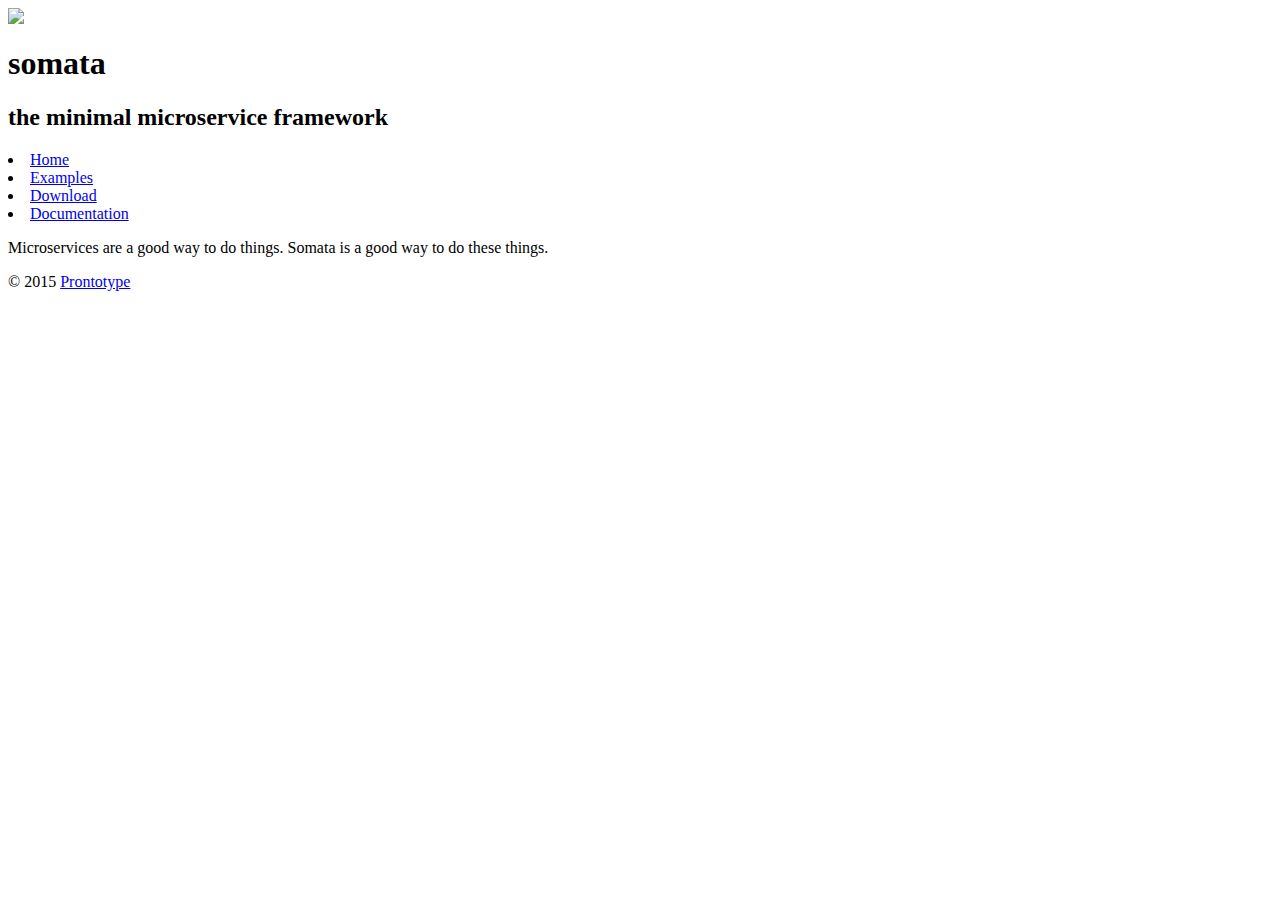
==== index.html @ c800b8bf "initial commit" ====
<html><head><link rel="stylesheet" href="/css/base.css"/></head><body><div id="header"><div class="container"><img src="/images/logo.png" class="logo"/><h1>somata</h1><h2>the minimal microservice framework</h2></div></div><div id="navigation"><div class="container"><li><a href="/" class="selected">Home</a></li><li><a href="/examples">Examples</a></li><li><a href="/download">Download</a></li><li><a href="/documentation">Documentation</a></li></div></div><div id="content"><div class="container"><p>Microservices are a good way to do things. Somata is a good way to do these things.</p></div></div><div id="footer"><div class="container"><span>&copy; 2015 <a href="//prontotype.us/">Prontotype</a></span></div></div></body></html>
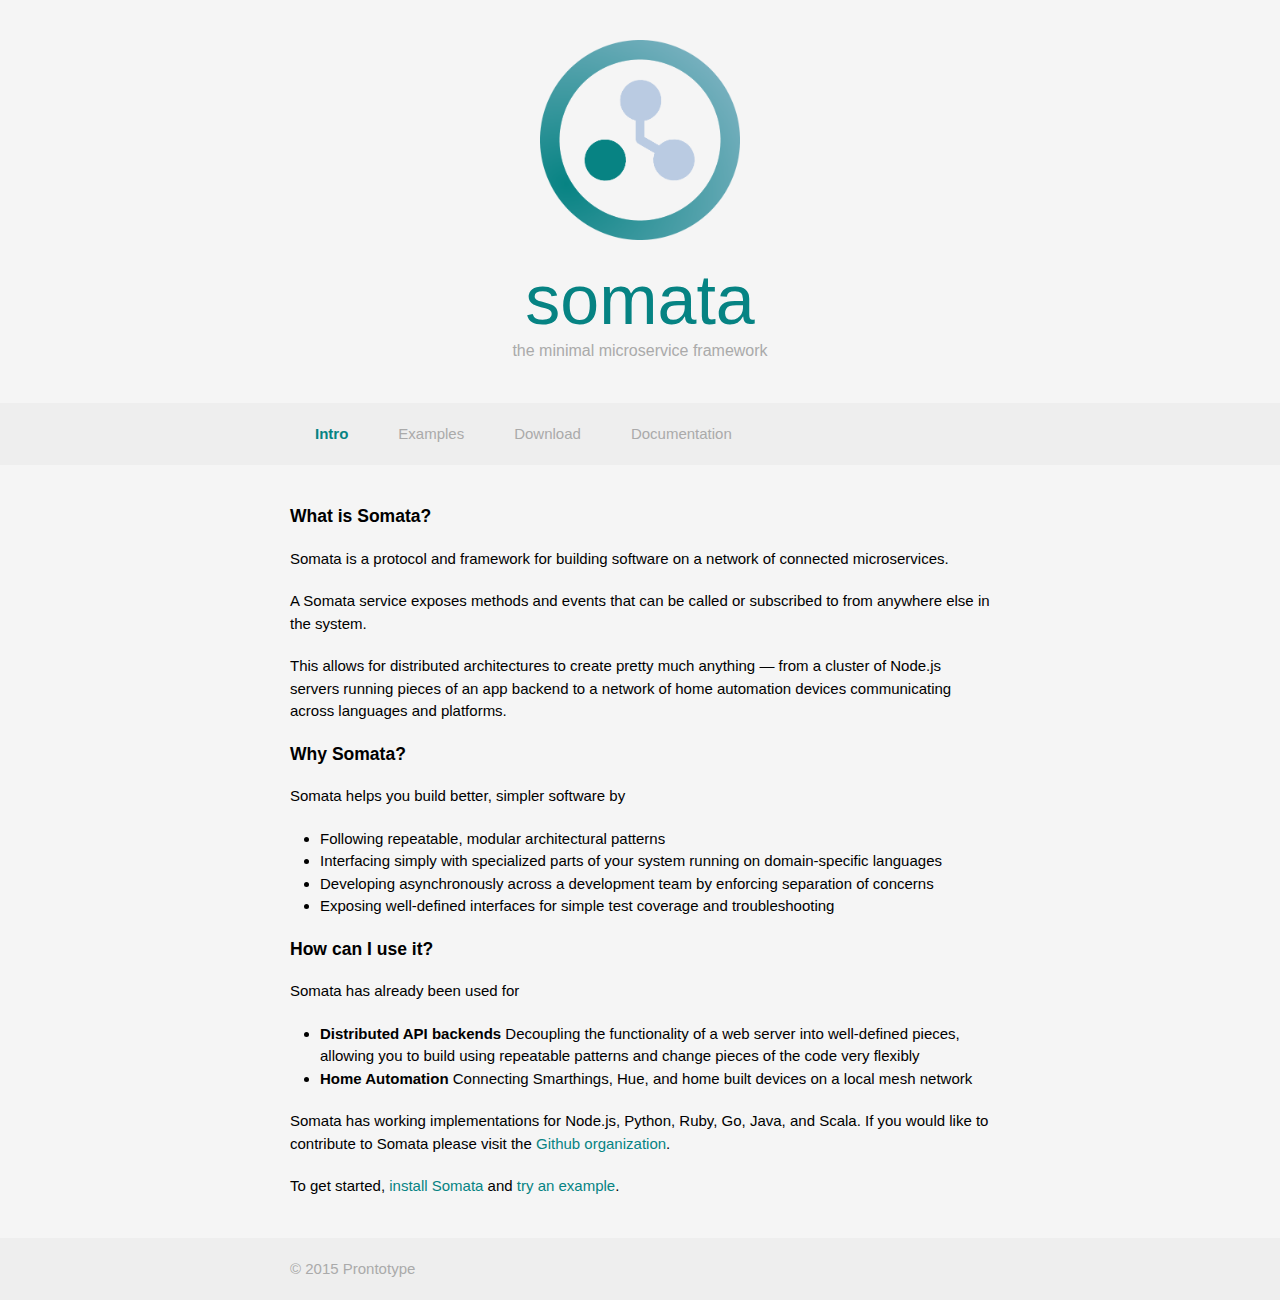
==== commit 6f8553bf: "build" ====
--- a/index.html
+++ b/index.html
@@ -1 +1 @@
-<html><head><link rel="stylesheet" href="/css/base.css"/></head><body><div id="header"><div class="container"><img src="/images/logo.png" class="logo"/><h1>somata</h1><h2>the minimal microservice framework</h2></div></div><div id="navigation"><div class="container"><li><a href="/" class="selected">Home</a></li><li><a href="/examples">Examples</a></li><li><a href="/download">Download</a></li><li><a href="/documentation">Documentation</a></li></div></div><div id="content"><div class="container"><p>Microservices are a good way to do things. Somata is a good way to do these things.</p></div></div><div id="footer"><div class="container"><span>&copy; 2015 <a href="//prontotype.us/">Prontotype</a></span></div></div></body></html>+<html><head><link rel="stylesheet" href="/css/base.css"/></head><body><div id="header"><div class="container"><img src="/images/logo.png" class="logo"/><h1>somata</h1><h2>the minimal microservice framework</h2></div></div><div id="navigation"><div class="container"><li><a href="/" class="selected">Intro</a></li><li><a href="/examples">Examples</a></li><li><a href="/download">Download</a></li><li><a href="/documentation">Documentation</a></li></div></div><div id="content"><div class="container"><h3>What is Somata?</h3><p>Somata is a protocol and framework for building software on a network of connected microservices.</p><p>A Somata service exposes methods and events that can be called or subscribed to from anywhere else in the system.</p><p>This allows for distributed architectures to create pretty much anything &mdash; from a cluster of Node.js servers running pieces of an app backend to a network of home automation devices communicating across languages and platforms.</p><h3>Why Somata?</h3><p>Somata helps you build better, simpler software by</p><ul><li>Following repeatable, modular architectural patterns</li><li>Interfacing simply with specialized parts of your system running on domain-specific languages</li><li>Developing asynchronously across a development team by enforcing separation of concerns</li><li>Exposing well-defined interfaces for simple test coverage and troubleshooting</li></ul><h3>How can I use it?</h3><p>Somata has already been used for</p><ul><li><strong>Distributed API backends</strong> Decoupling the functionality of a web server into well-defined pieces, allowing you to build using repeatable patterns and change pieces of the code very flexibly</li><li><strong>Home Automation</strong> Connecting Smarthings, Hue, and home built devices on a local mesh network</li></ul><p>Somata has working implementations for Node.js, Python, Ruby, Go, Java, and Scala. If you would like to contribute to Somata please visit the <a href='https://github.com/somata'>Github organization</a>.</p><p>To get started, <a href='/download'>install Somata</a> and <a href='/examples'>try an example</a>.</p></div></div><div id="footer"><div class="container"><span>&copy; 2015 <a href="//prontotype.us/">Prontotype</a></span></div></div></body></html>--- a/css/base.css
+++ b/css/base.css
@@ -0,0 +1,116 @@
+
+
+
+
+* {
+  margin: 0;
+  padding: 0;
+  box-sizing: border-box;
+}
+
+body {
+  font: 15px/1.5em "Helvetica Neue", sans-serif;
+  background: #f5f5f5;
+}
+
+a {
+  color: #068383;
+  cursor: pointer;
+  text-decoration: none;
+}
+
+a:hover {
+  text-decoration: underline;
+}
+
+h1,
+h2,
+h3,
+h4,
+h5,
+p,
+pre {
+  margin: 20px 0;
+}
+
+input,
+textarea,
+button {
+  font: inherit;
+}
+
+ul {
+  padding-left: 2em;
+}
+
+pre {
+  padding: 20px;
+  background: #eee;
+}
+
+.container {
+  max-width: 700px;
+  margin: 0 auto;
+}
+
+#header {
+  text-align: center;
+  padding: 20px 0;
+}
+
+#header .logo {
+  max-width: 200px;
+  margin: 20px 0;
+}
+
+#header h1 {
+  font-weight: 200;
+  font-size: 70px;
+  line-height: 40px;
+  color: #068383;
+}
+
+#header h2 {
+  font-weight: 300;
+  font-size: 16px;
+  color: #aaa;
+}
+
+#navigation {
+  list-style: none;
+  background: #eee;
+  text-align: middle;
+}
+
+#navigation li {
+  display: inline-block;
+}
+
+#navigation a.selected {
+  color: #068383;
+  font-weight: bold;
+}
+
+#navigation a {
+  padding: 20px calc(20px * 1.25);
+  display: block;
+  color: #aaa;
+}
+
+code .line {
+  display: block;
+}
+
+#content {
+  padding: 20px 0;
+}
+
+#footer {
+  background: #eee;
+  color: #aaa;
+  padding: 20px 0;
+}
+
+#footer a {
+  color: inherit;
+}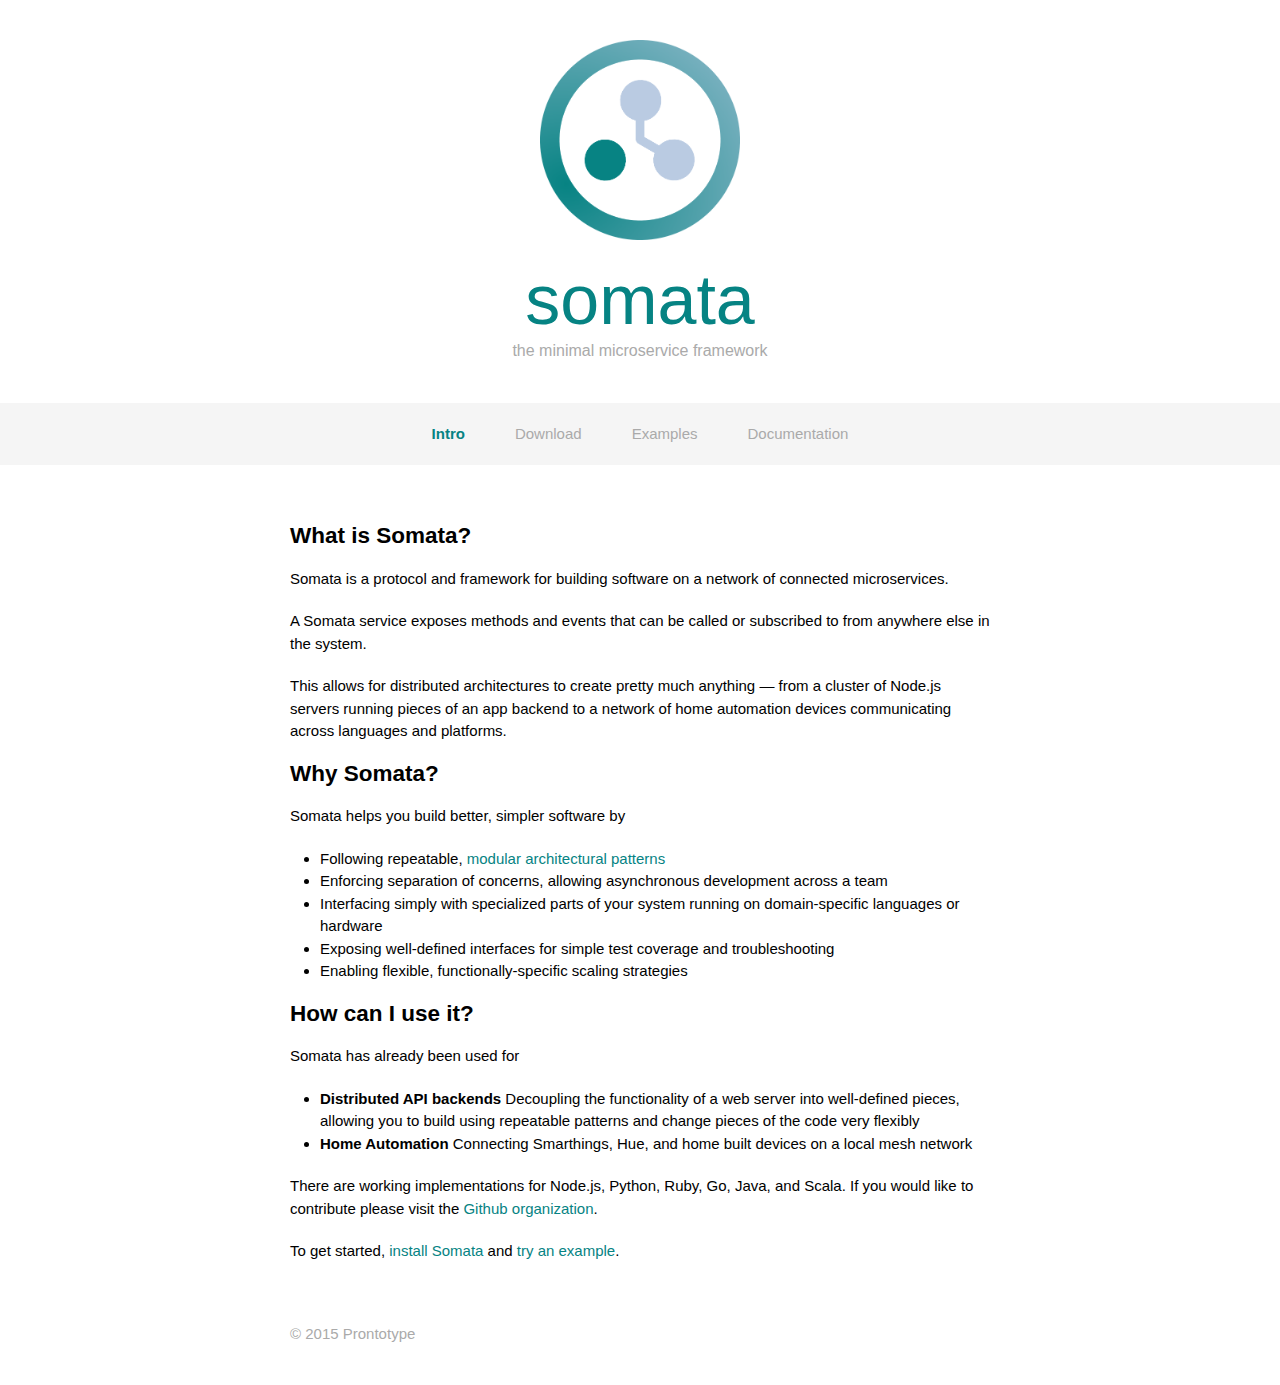
==== commit bb18c725: "build" ====
--- a/index.html
+++ b/index.html
@@ -1 +1 @@
-<html><head><link rel="stylesheet" href="/css/base.css"/></head><body><div id="header"><div class="container"><img src="/images/logo.png" class="logo"/><h1>somata</h1><h2>the minimal microservice framework</h2></div></div><div id="navigation"><div class="container"><li><a href="/" class="selected">Intro</a></li><li><a href="/examples">Examples</a></li><li><a href="/download">Download</a></li><li><a href="/documentation">Documentation</a></li></div></div><div id="content"><div class="container"><h3>What is Somata?</h3><p>Somata is a protocol and framework for building software on a network of connected microservices.</p><p>A Somata service exposes methods and events that can be called or subscribed to from anywhere else in the system.</p><p>This allows for distributed architectures to create pretty much anything &mdash; from a cluster of Node.js servers running pieces of an app backend to a network of home automation devices communicating across languages and platforms.</p><h3>Why Somata?</h3><p>Somata helps you build better, simpler software by</p><ul><li>Following repeatable, modular architectural patterns</li><li>Interfacing simply with specialized parts of your system running on domain-specific languages</li><li>Developing asynchronously across a development team by enforcing separation of concerns</li><li>Exposing well-defined interfaces for simple test coverage and troubleshooting</li></ul><h3>How can I use it?</h3><p>Somata has already been used for</p><ul><li><strong>Distributed API backends</strong> Decoupling the functionality of a web server into well-defined pieces, allowing you to build using repeatable patterns and change pieces of the code very flexibly</li><li><strong>Home Automation</strong> Connecting Smarthings, Hue, and home built devices on a local mesh network</li></ul><p>Somata has working implementations for Node.js, Python, Ruby, Go, Java, and Scala. If you would like to contribute to Somata please visit the <a href='https://github.com/somata'>Github organization</a>.</p><p>To get started, <a href='/download'>install Somata</a> and <a href='/examples'>try an example</a>.</p></div></div><div id="footer"><div class="container"><span>&copy; 2015 <a href="//prontotype.us/">Prontotype</a></span></div></div></body></html>+<html><head><link rel="stylesheet" href="/css/base.css"/></head><body><div id="header"><div class="container"><img src="/images/logo.png" class="logo"/><h1>somata</h1><h2>the minimal microservice framework</h2></div></div><div id="navigation"><div class="container"><li><a href="/" class="selected">Intro</a></li><li><a href="/download">Download</a></li><li><a href="/examples">Examples</a></li><li><a href="/documentation">Documentation</a></li></div></div><div id="content"><div class="container"><h2>What is Somata?</h2><p>Somata is a protocol and framework for building software on a network of connected microservices.</p><p>A Somata service exposes methods and events that can be called or subscribed to from anywhere else in the system.</p><p>This allows for distributed architectures to create pretty much anything &mdash; from a cluster of Node.js servers running pieces of an app backend to a network of home automation devices communicating across languages and platforms.</p><h2>Why Somata?</h2><p>Somata helps you build better, simpler software by</p><ul><li>Following repeatable, <a target='_newtab' href='http://microservices.io/patterns/microservices.html'>modular architectural patterns</a></li><li>Enforcing separation of concerns, allowing asynchronous development across a team</li><li>Interfacing simply with specialized parts of your system running on domain-specific languages or hardware</li><li>Exposing well-defined interfaces for simple test coverage and troubleshooting</li><li>Enabling flexible, functionally-specific scaling strategies</li></ul><h2>How can I use it?</h2><p>Somata has already been used for</p><ul><li><strong>Distributed API backends</strong> Decoupling the functionality of a web server into well-defined pieces, allowing you to build using repeatable patterns and change pieces of the code very flexibly</li><li><strong>Home Automation</strong> Connecting Smarthings, Hue, and home built devices on a local mesh network</li></ul><p>There are working implementations for Node.js, Python, Ruby, Go, Java, and Scala. If you would like to contribute please visit the <a href='https://github.com/somata'>Github organization</a>.</p><p>To get started, <a href='/download'>install Somata</a> and <a href='/examples'>try an example</a>.</p></div></div><div id="footer"><div class="container"><span>&copy; 2015 <a href="//prontotype.us/">Prontotype</a></span></div></div></body></html>--- a/css/base.css
+++ b/css/base.css
@@ -10,7 +10,6 @@
 
 body {
   font: 15px/1.5em "Helvetica Neue", sans-serif;
-  background: #f5f5f5;
 }
 
 a {
@@ -45,7 +44,7 @@
 
 pre {
   padding: 20px;
-  background: #eee;
+  background: #f5f5f5;
 }
 
 .container {
@@ -78,8 +77,8 @@
 
 #navigation {
   list-style: none;
-  background: #eee;
-  text-align: middle;
+  background: #f5f5f5;
+  text-align: center;
 }
 
 #navigation li {
@@ -97,18 +96,13 @@
   color: #aaa;
 }
 
-code .line {
-  display: block;
-}
-
 #content {
-  padding: 20px 0;
+  padding: calc(20px * 2) 0;
 }
 
 #footer {
-  background: #eee;
   color: #aaa;
-  padding: 20px 0;
+  padding: 0 0 calc(20px * 2);
 }
 
 #footer a {
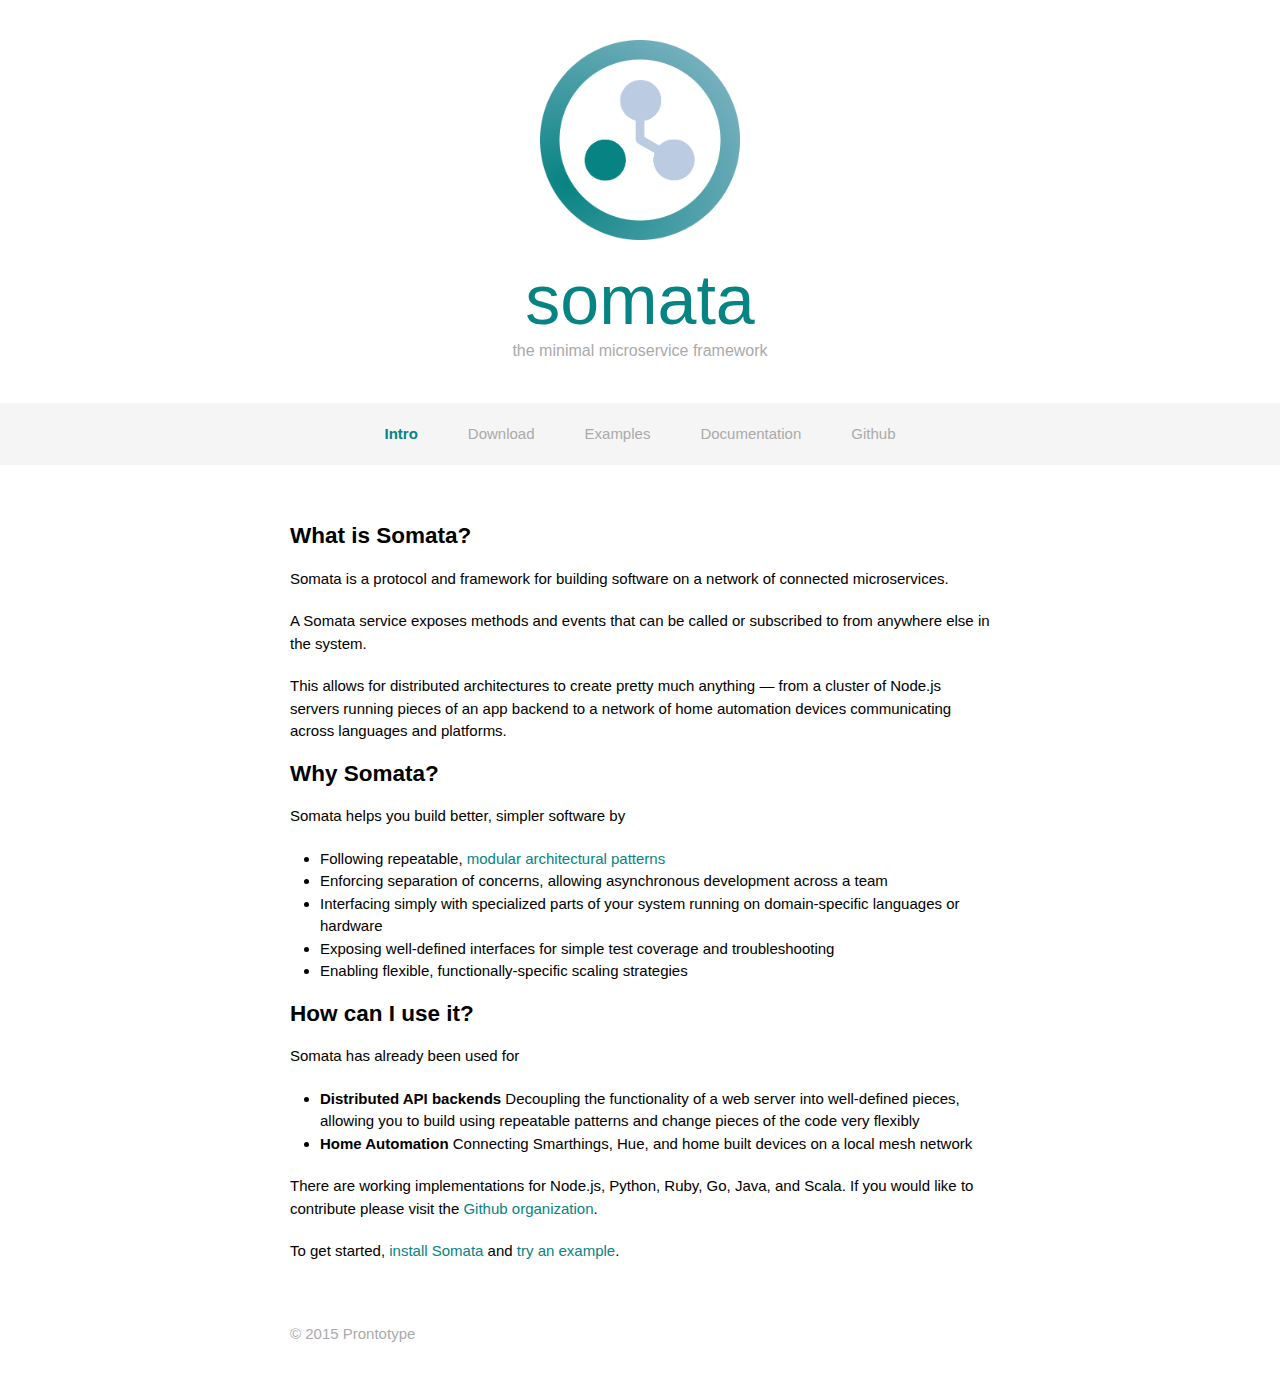
==== commit 8ed69020: "github link and bounce" ====
--- a/index.html
+++ b/index.html
@@ -1 +1 @@
-<html><head><link rel="stylesheet" href="/css/base.css"/></head><body><div id="header"><div class="container"><img src="/images/logo.png" class="logo"/><h1>somata</h1><h2>the minimal microservice framework</h2></div></div><div id="navigation"><div class="container"><li><a href="/" class="selected">Intro</a></li><li><a href="/download">Download</a></li><li><a href="/examples">Examples</a></li><li><a href="/documentation">Documentation</a></li></div></div><div id="content"><div class="container"><h2>What is Somata?</h2><p>Somata is a protocol and framework for building software on a network of connected microservices.</p><p>A Somata service exposes methods and events that can be called or subscribed to from anywhere else in the system.</p><p>This allows for distributed architectures to create pretty much anything &mdash; from a cluster of Node.js servers running pieces of an app backend to a network of home automation devices communicating across languages and platforms.</p><h2>Why Somata?</h2><p>Somata helps you build better, simpler software by</p><ul><li>Following repeatable, <a target='_newtab' href='http://microservices.io/patterns/microservices.html'>modular architectural patterns</a></li><li>Enforcing separation of concerns, allowing asynchronous development across a team</li><li>Interfacing simply with specialized parts of your system running on domain-specific languages or hardware</li><li>Exposing well-defined interfaces for simple test coverage and troubleshooting</li><li>Enabling flexible, functionally-specific scaling strategies</li></ul><h2>How can I use it?</h2><p>Somata has already been used for</p><ul><li><strong>Distributed API backends</strong> Decoupling the functionality of a web server into well-defined pieces, allowing you to build using repeatable patterns and change pieces of the code very flexibly</li><li><strong>Home Automation</strong> Connecting Smarthings, Hue, and home built devices on a local mesh network</li></ul><p>There are working implementations for Node.js, Python, Ruby, Go, Java, and Scala. If you would like to contribute please visit the <a href='https://github.com/somata'>Github organization</a>.</p><p>To get started, <a href='/download'>install Somata</a> and <a href='/examples'>try an example</a>.</p></div></div><div id="footer"><div class="container"><span>&copy; 2015 <a href="//prontotype.us/">Prontotype</a></span></div></div></body></html>+<html><head><title>Somata | The minimal microservice framework</title><meta name="description" content="Somata is a protocol and framework for building software on a network of connected microservices."/><link href="http://somata.github.io/" rel="canonical"/><meta name="viewport" content="width=device-width, initial-scale=1.0"/><meta name="author" content="Prontotype"/><link rel="stylesheet" href="/css/base.css"/><link href="/images/logo.png" rel="shortcut icon" type="image/x-icon"/></head><body><div id="header"><div class="container"><img src="/images/logo.png" class="logo"/><h1>somata</h1><h2>the minimal microservice framework</h2></div></div><div id="navigation"><div class="container"><li><a href="/" class="selected">Intro</a></li><li><a href="/download">Download</a></li><li><a href="/examples">Examples</a></li><li><a href="/documentation">Documentation</a></li><li><a href="https://github.com/somata" target="_newtab">Github</a></li></div></div><div id="content"><div class="container"><h2>What is Somata?</h2><p>Somata is a protocol and framework for building software on a network of connected microservices.</p><p>A Somata service exposes methods and events that can be called or subscribed to from anywhere else in the system.</p><p>This allows for distributed architectures to create pretty much anything &mdash; from a cluster of Node.js servers running pieces of an app backend to a network of home automation devices communicating across languages and platforms.</p><h2>Why Somata?</h2><p>Somata helps you build better, simpler software by</p><ul><li>Following repeatable, <a target='_newtab' href='http://microservices.io/patterns/microservices.html'>modular architectural patterns</a></li><li>Enforcing separation of concerns, allowing asynchronous development across a team</li><li>Interfacing simply with specialized parts of your system running on domain-specific languages or hardware</li><li>Exposing well-defined interfaces for simple test coverage and troubleshooting</li><li>Enabling flexible, functionally-specific scaling strategies</li></ul><h2>How can I use it?</h2><p>Somata has already been used for</p><ul><li><strong>Distributed API backends</strong> Decoupling the functionality of a web server into well-defined pieces, allowing you to build using repeatable patterns and change pieces of the code very flexibly</li><li><strong>Home Automation</strong> Connecting Smarthings, Hue, and home built devices on a local mesh network</li></ul><p>There are working implementations for Node.js, Python, Ruby, Go, Java, and Scala. If you would like to contribute please visit the <a href='https://github.com/somata'>Github organization</a>.</p><p>To get started, <a href='/download'>install Somata</a> and <a href='/examples'>try an example</a>.</p></div></div><div id="footer"><div class="container"><span>&copy; 2015 <a href="//prontotype.us/">Prontotype</a></span></div></div></body></html>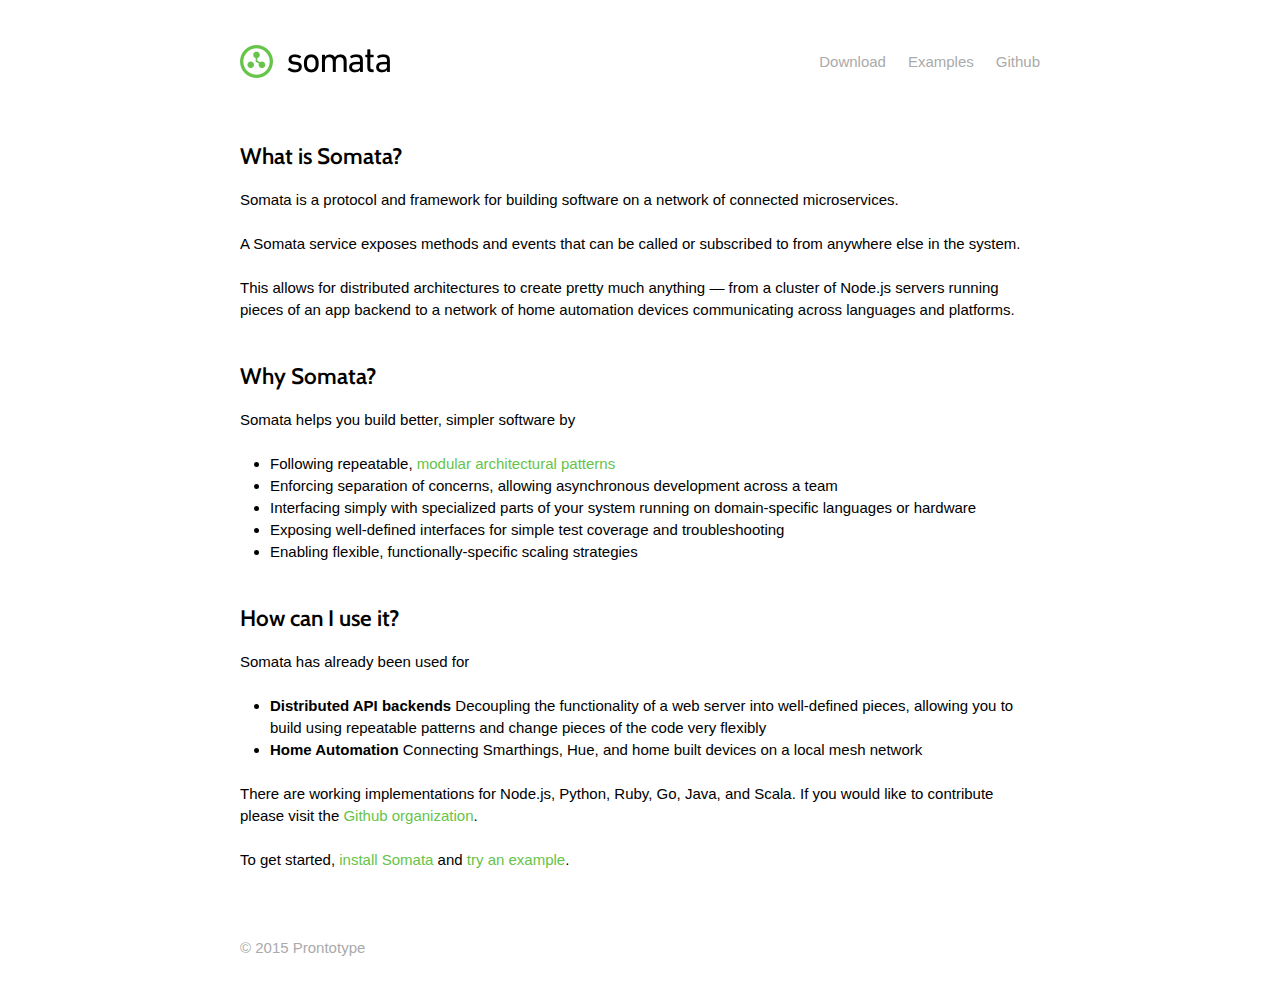
==== commit 26bf0371: "build" ====
--- a/index.html
+++ b/index.html
@@ -1 +1 @@
-<html><head><title>Somata | The minimal microservice framework</title><meta name="description" content="Somata is a protocol and framework for building software on a network of connected microservices."/><link href="http://somata.github.io/" rel="canonical"/><meta name="viewport" content="width=device-width, initial-scale=1.0"/><meta name="author" content="Prontotype"/><link rel="stylesheet" href="/css/base.css"/><link href="/images/logo.png" rel="shortcut icon" type="image/x-icon"/></head><body><div id="header"><div class="container"><img src="/images/logo.png" class="logo"/><h1>somata</h1><h2>the minimal microservice framework</h2></div></div><div id="navigation"><div class="container"><li><a href="/" class="selected">Intro</a></li><li><a href="/download">Download</a></li><li><a href="/examples">Examples</a></li><li><a href="/documentation">Documentation</a></li><li><a href="https://github.com/somata" target="_newtab">Github</a></li></div></div><div id="content"><div class="container"><h2>What is Somata?</h2><p>Somata is a protocol and framework for building software on a network of connected microservices.</p><p>A Somata service exposes methods and events that can be called or subscribed to from anywhere else in the system.</p><p>This allows for distributed architectures to create pretty much anything &mdash; from a cluster of Node.js servers running pieces of an app backend to a network of home automation devices communicating across languages and platforms.</p><h2>Why Somata?</h2><p>Somata helps you build better, simpler software by</p><ul><li>Following repeatable, <a target='_newtab' href='http://microservices.io/patterns/microservices.html'>modular architectural patterns</a></li><li>Enforcing separation of concerns, allowing asynchronous development across a team</li><li>Interfacing simply with specialized parts of your system running on domain-specific languages or hardware</li><li>Exposing well-defined interfaces for simple test coverage and troubleshooting</li><li>Enabling flexible, functionally-specific scaling strategies</li></ul><h2>How can I use it?</h2><p>Somata has already been used for</p><ul><li><strong>Distributed API backends</strong> Decoupling the functionality of a web server into well-defined pieces, allowing you to build using repeatable patterns and change pieces of the code very flexibly</li><li><strong>Home Automation</strong> Connecting Smarthings, Hue, and home built devices on a local mesh network</li></ul><p>There are working implementations for Node.js, Python, Ruby, Go, Java, and Scala. If you would like to contribute please visit the <a href='https://github.com/somata'>Github organization</a>.</p><p>To get started, <a href='/download'>install Somata</a> and <a href='/examples'>try an example</a>.</p></div></div><div id="footer"><div class="container"><span>&copy; 2015 <a href="//prontotype.us/">Prontotype</a></span></div></div></body></html>+<html><head><title>Somata | The minimal microservice framework</title><meta name="description" content="Somata is a protocol and framework for building software on a network of connected microservices."/><link href="http://somata.github.io/" rel="canonical"/><meta name="viewport" content="width=device-width, initial-scale=1.0"/><meta name="author" content="Prontotype"/><link rel="stylesheet" href="/css/base.css"/><link rel="stylesheet" href="/css/highlight.css"/><link href="/images/favicon.png" rel="shortcut icon" type="image/x-icon"/></head><body><div id="header"><div class="container"><div class="logo"><a href="/"><img src="/images/logo.png"/></a></div><div id="navigation"><li><a href="/download">Download</a></li><li><a href="/examples">Examples</a></li><li><a href="https://github.com/somata" target="_newtab">Github</a></li></div></div></div><div id="content"><div class="container"><h2>What is Somata?</h2><p>Somata is a protocol and framework for building software on a network of connected microservices.</p><p>A Somata service exposes methods and events that can be called or subscribed to from anywhere else in the system.</p><p>This allows for distributed architectures to create pretty much anything &mdash; from a cluster of Node.js servers running pieces of an app backend to a network of home automation devices communicating across languages and platforms.</p><h2>Why Somata?</h2><p>Somata helps you build better, simpler software by</p><ul><li>Following repeatable, <a target='_newtab' href='http://microservices.io/patterns/microservices.html'>modular architectural patterns</a></li><li>Enforcing separation of concerns, allowing asynchronous development across a team</li><li>Interfacing simply with specialized parts of your system running on domain-specific languages or hardware</li><li>Exposing well-defined interfaces for simple test coverage and troubleshooting</li><li>Enabling flexible, functionally-specific scaling strategies</li></ul><h2>How can I use it?</h2><p>Somata has already been used for</p><ul><li><strong>Distributed API backends</strong> Decoupling the functionality of a web server into well-defined pieces, allowing you to build using repeatable patterns and change pieces of the code very flexibly</li><li><strong>Home Automation</strong> Connecting Smarthings, Hue, and home built devices on a local mesh network</li></ul><p>There are working implementations for Node.js, Python, Ruby, Go, Java, and Scala. If you would like to contribute please visit the <a href='https://github.com/somata'>Github organization</a>.</p><p>To get started, <a href='/download'>install Somata</a> and <a href='/examples'>try an example</a>.</p></div></div><div id="footer"><div class="container"><span>&copy; 2015 <a href="//prontotype.us/">Prontotype</a></span></div></div></body></html>--- a/css/base.css
+++ b/css/base.css
@@ -1,3 +1,5 @@
+@import 'https://fonts.googleapis.com/css?family=Cabin:400500600700';
+
 
 
 
@@ -9,17 +11,24 @@
 }
 
 body {
-  font: 15px/1.5em "Helvetica Neue", sans-serif;
+  font: 15px/22px "Helvetica Neue", sans-serif;
 }
 
 a {
-  color: #068383;
+  color: #65C449;
   cursor: pointer;
   text-decoration: none;
 }
 
 a:hover {
   text-decoration: underline;
+}
+
+h1,
+h2,
+h3 {
+  font-family: "Cabin";
+  font-weight: 600;
 }
 
 h1,
@@ -29,7 +38,15 @@
 h5,
 p,
 pre {
-  margin: 20px 0;
+  margin: 22px 0;
+}
+
+h2 {
+  margin-top: 44px;
+}
+
+h2:first-child {
+  margin-top: 0;
 }
 
 input,
@@ -43,68 +60,165 @@
 }
 
 pre {
-  padding: 20px;
-  background: #f5f5f5;
+  padding: 22px;
+  background: #222;
+  color: #fff;
 }
 
 .container {
-  max-width: 700px;
+  max-width: 800px;
   margin: 0 auto;
 }
 
 #header {
-  text-align: center;
-  padding: 20px 0;
+  padding: 44px 0 22px;
+}
+
+#header .container {
+  display: flex;
+  flex-direction: row;
+  align-items: center;
+}
+
+#header .logo img {
+  margin-right: 20px;
+}
+
+#header .logo h1 {
+  display: none;
 }
 
 #header .logo {
-  max-width: 200px;
-  margin: 20px 0;
+  flex-grow: 1;
 }
 
 #header h1 {
-  font-weight: 200;
-  font-size: 70px;
-  line-height: 40px;
-  color: #068383;
+  display: inline-block;
+  font-weight: 300;
+  font-size: 60px;
+  color: #65C449;
 }
 
 #header h2 {
-  font-weight: 300;
-  font-size: 16px;
+  font-weight: 400;
+  font-size: 18px;
   color: #aaa;
 }
 
 #navigation {
   list-style: none;
-  background: #f5f5f5;
   text-align: center;
+}
+
+#navigation li a.selected {
+  color: #65C449;
+  font-weight: bold;
+}
+
+#navigation li a {
+  display: block;
+  color: #aaa;
 }
 
 #navigation li {
   display: inline-block;
 }
 
-#navigation a.selected {
-  color: #068383;
-  font-weight: bold;
-}
-
-#navigation a {
-  padding: 20px calc(20px * 1.25);
-  display: block;
-  color: #aaa;
+#navigation li + li {
+  margin-left: 22px;
 }
 
 #content {
-  padding: calc(20px * 2) 0;
+  padding: 44px 0;
 }
 
 #footer {
   color: #aaa;
-  padding: 0 0 calc(20px * 2);
+  padding: 0 0 44px;
 }
 
 #footer a {
   color: inherit;
-}+}/*
+
+Monokai Sublime style. Derived from Monokai by noformnocontent http://nn.mit-license.org/
+
+*/
+
+.hljs {
+  display: block;
+  overflow-x: auto;
+  padding: 0.5em;
+  background: #23241f;
+}
+
+.hljs,
+.hljs-tag,
+.hljs-subst {
+  color: #f8f8f2;
+}
+
+.hljs-strong,
+.hljs-emphasis {
+  color: #a8a8a2;
+}
+
+.hljs-bullet,
+.hljs-quote,
+.hljs-number,
+.hljs-regexp,
+.hljs-literal,
+.hljs-link {
+  color: #ae81ff;
+}
+
+.hljs-code,
+.hljs-title,
+.hljs-section,
+.hljs-selector-class {
+  color: #a6e22e;
+}
+
+.hljs-strong {
+  font-weight: bold;
+}
+
+.hljs-emphasis {
+  font-style: italic;
+}
+
+.hljs-keyword,
+.hljs-selector-tag,
+.hljs-name,
+.hljs-attr {
+  color: #f92672;
+}
+
+.hljs-symbol,
+.hljs-attribute {
+  color: #66d9ef;
+}
+
+.hljs-params,
+.hljs-class .hljs-title {
+  color: #f8f8f2;
+}
+
+.hljs-string,
+.hljs-type,
+.hljs-built_in,
+.hljs-builtin-name,
+.hljs-selector-id,
+.hljs-selector-attr,
+.hljs-selector-pseudo,
+.hljs-addition,
+.hljs-variable,
+.hljs-template-variable {
+  color: #e6db74;
+}
+
+.hljs-comment,
+.hljs-deletion,
+.hljs-meta {
+  color: #75715e;
+}
